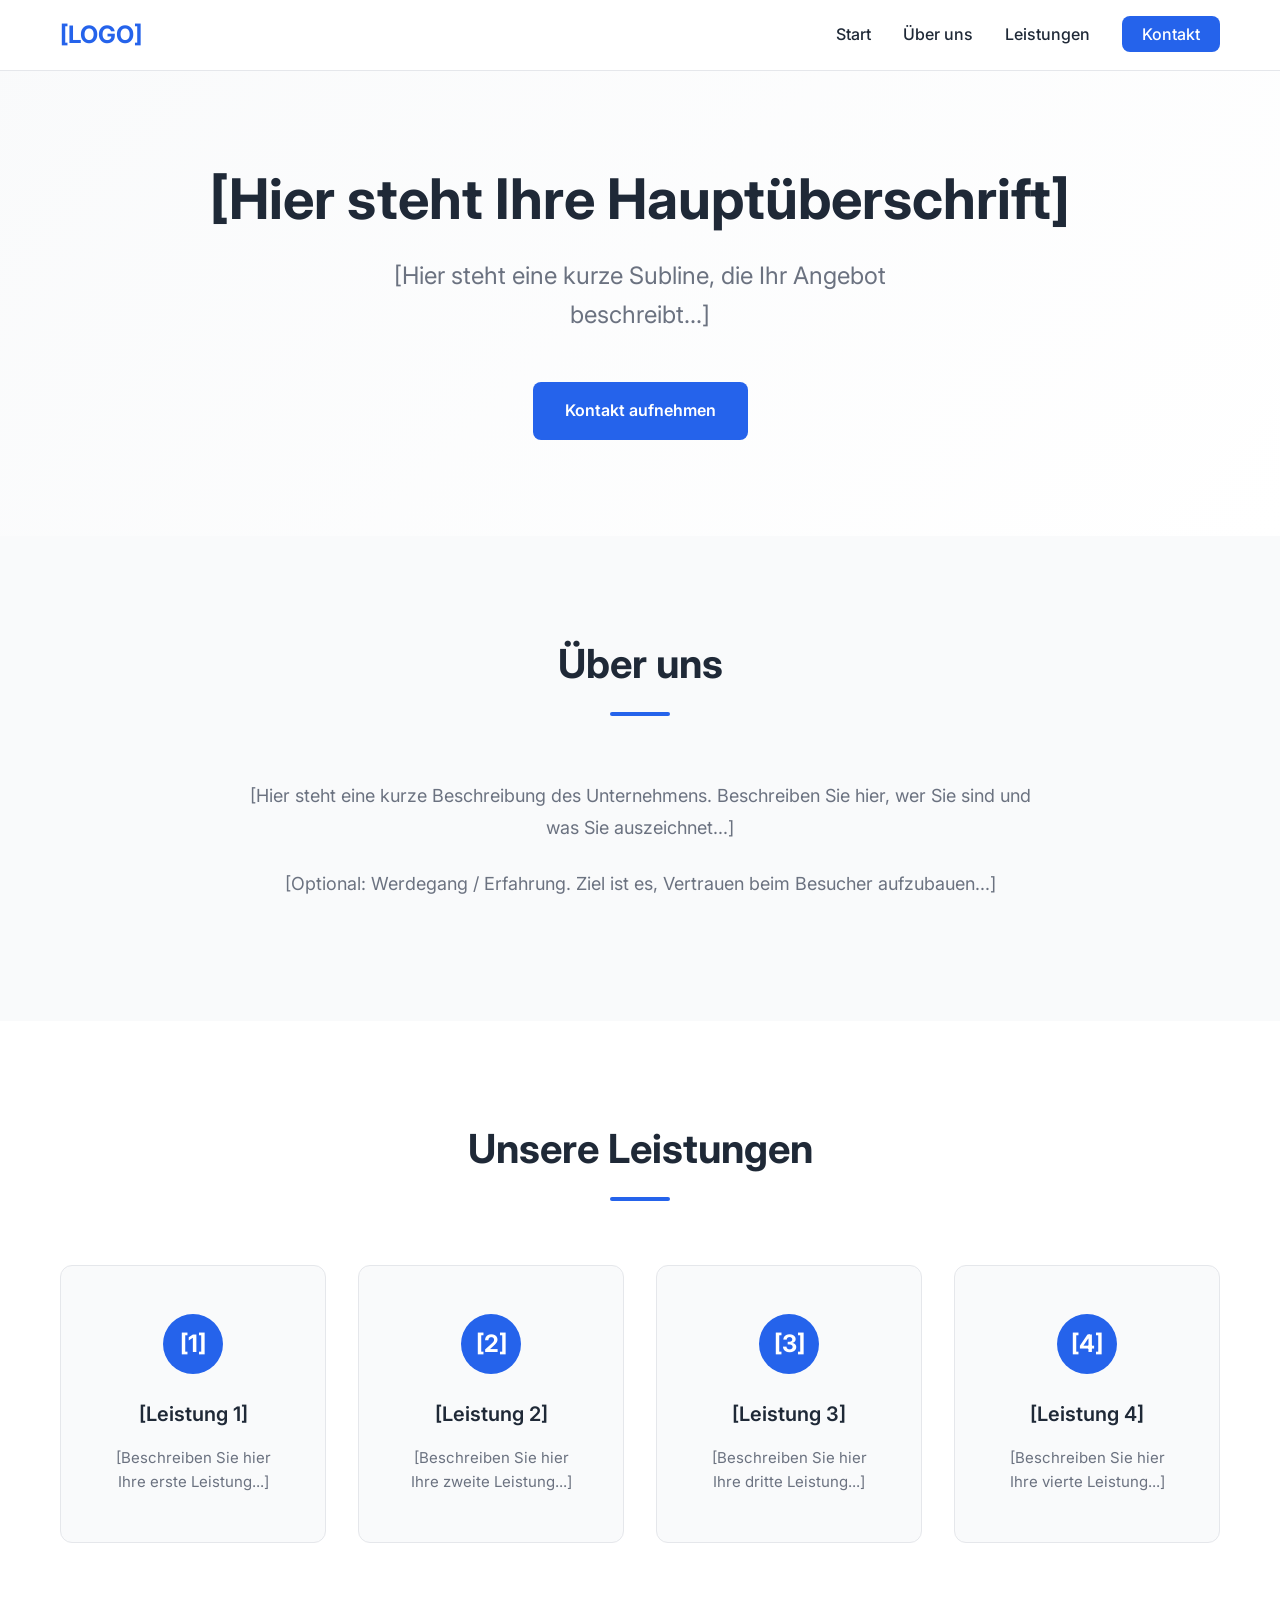
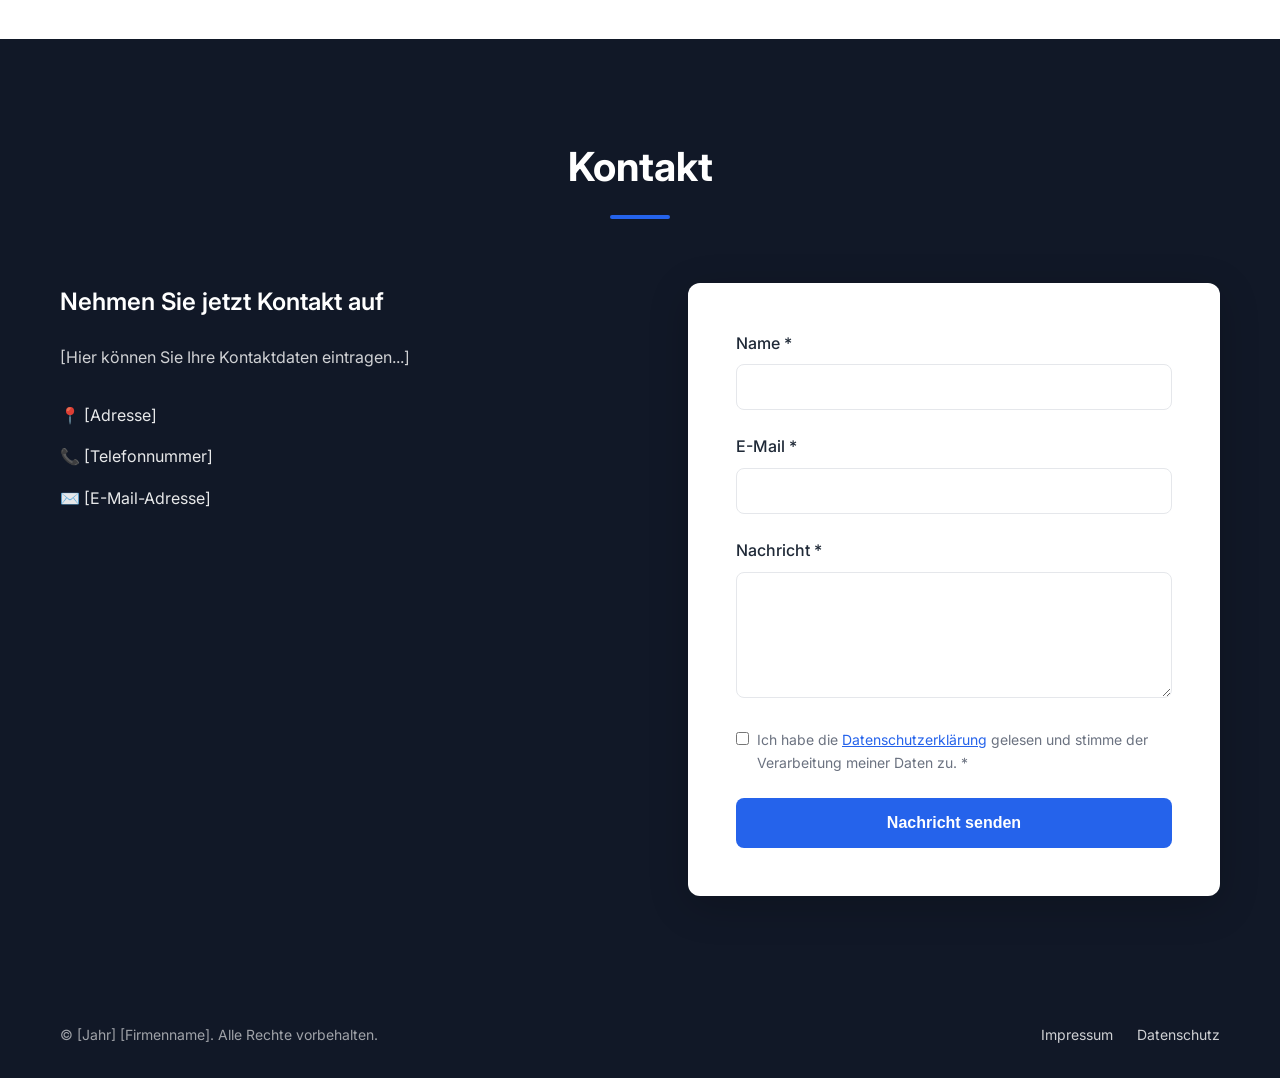
==== index.html @ e9a59c68 "Initial commit: Onepager Template mit Platzhaltern" ====
<!DOCTYPE html>
<html lang="de">
<head>
    <meta charset="UTF-8">
    <meta name="viewport" content="width=device-width, initial-scale=1.0">
    <title>[Firmenname] | Ihr Partner für [Branche]</title>
    <meta name="description" content="[Hier steht eine kurze Beschreibung des Unternehmens...]">
    
    <link rel="preconnect" href="https://fonts.googleapis.com">
    <link rel="preconnect" href="https://fonts.gstatic.com" crossorigin>
    <link href="https://fonts.googleapis.com/css2?family=Inter:wght@400;500;600;700&display=swap" rel="stylesheet">
    
    <link rel="stylesheet" href="css/style.css">
</head>
<body>
    <!-- Navigation -->
    <header class="header" id="header">
        <div class="container">
            <nav class="nav">
                <a href="#" class="logo">[LOGO]</a>
                <button class="nav__toggle" id="navToggle" aria-label="Menü öffnen">
                    <span></span>
                    <span></span>
                    <span></span>
                </button>
                <ul class="nav__menu" id="navMenu">
                    <li><a href="#home" class="nav__link">Start</a></li>
                    <li><a href="#about" class="nav__link">Über uns</a></li>
                    <li><a href="#services" class="nav__link">Leistungen</a></li>
                    <li><a href="#contact" class="nav__link nav__link--cta">Kontakt</a></li>
                </ul>
            </nav>
        </div>
    </header>

    <!-- Hero Section -->
    <section class="hero" id="home">
        <div class="container">
            <div class="hero__content">
                <h1 class="hero__title">[Hier steht Ihre Hauptüberschrift]</h1>
                <p class="hero__subtitle">[Hier steht eine kurze Subline, die Ihr Angebot beschreibt...]</p>
                <a href="#contact" class="btn btn--primary">Kontakt aufnehmen</a>
            </div>
        </div>
    </section>

    <!-- About Section -->
    <section class="section section--light" id="about">
        <div class="container">
            <div class="section-header">
                <h2 class="section__title">Über uns</h2>
                <div class="section__line"></div>
            </div>
            <div class="about__content">
                <p class="about__text">[Hier steht eine kurze Beschreibung des Unternehmens. Beschreiben Sie hier, wer Sie sind und was Sie auszeichnet...]</p>
                <p class="about__text">[Optional: Werdegang / Erfahrung. Ziel ist es, Vertrauen beim Besucher aufzubauen...]</p>
            </div>
        </div>
    </section>

    <!-- Services Section -->
    <section class="section section--white" id="services">
        <div class="container">
            <div class="section-header">
                <h2 class="section__title">Unsere Leistungen</h2>
                <div class="section__line"></div>
            </div>
            <div class="services__grid">
                <div class="service-card">
                    <div class="service-card__icon">[1]</div>
                    <h3 class="service-card__title">[Leistung 1]</h3>
                    <p class="service-card__text">[Beschreiben Sie hier Ihre erste Leistung...]</p>
                </div>
                <div class="service-card">
                    <div class="service-card__icon">[2]</div>
                    <h3 class="service-card__title">[Leistung 2]</h3>
                    <p class="service-card__text">[Beschreiben Sie hier Ihre zweite Leistung...]</p>
                </div>
                <div class="service-card">
                    <div class="service-card__icon">[3]</div>
                    <h3 class="service-card__title">[Leistung 3]</h3>
                    <p class="service-card__text">[Beschreiben Sie hier Ihre dritte Leistung...]</p>
                </div>
                <div class="service-card">
                    <div class="service-card__icon">[4]</div>
                    <h3 class="service-card__title">[Leistung 4]</h3>
                    <p class="service-card__text">[Beschreiben Sie hier Ihre vierte Leistung...]</p>
                </div>
            </div>
        </div>
    </section>

    <!-- Contact Section -->
    <section class="section section--dark" id="contact">
        <div class="container">
            <div class="section-header">
                <h2 class="section__title">Kontakt</h2>
                <div class="section__line"></div>
            </div>
            <div class="contact__grid">
                <div class="contact__info">
                    <h3 class="contact__subtitle">Nehmen Sie jetzt Kontakt auf</h3>
                    <p class="contact__text">[Hier können Sie Ihre Kontaktdaten eintragen...]</p>
                    <ul class="contact__list">
                        <li>📍 [Adresse]</li>
                        <li>📞 [Telefonnummer]</li>
                        <li>✉️ [E-Mail-Adresse]</li>
                    </ul>
                </div>
                <div class="contact__form-wrapper">
                    <form class="contact__form" name="contact" method="POST" data-netlify="true">
                        <div class="form__group">
                            <label for="name" class="form__label">Name *</label>
                            <input type="text" id="name" name="name" class="form__input" required>
                        </div>
                        <div class="form__group">
                            <label for="email" class="form__label">E-Mail *</label>
                            <input type="email" id="email" name="email" class="form__input" required>
                        </div>
                        <div class="form__group">
                            <label for="message" class="form__label">Nachricht *</label>
                            <textarea id="message" name="message" class="form__textarea" rows="5" required></textarea>
                        </div>
                        <div class="form__group form__group--checkbox">
                            <input type="checkbox" id="privacy" name="privacy" class="form__checkbox" required>
                            <label for="privacy" class="form__label--checkbox">
                                Ich habe die <a href="#">Datenschutzerklärung</a> gelesen und stimme der Verarbeitung meiner Daten zu. *
                            </label>
                        </div>
                        <button type="submit" class="btn btn--primary btn--full">Nachricht senden</button>
                    </form>
                </div>
            </div>
        </div>
    </section>

    <!-- Footer -->
    <footer class="footer">
        <div class="container">
            <div class="footer__content">
                <p class="footer__text">© [Jahr] [Firmenname]. Alle Rechte vorbehalten.</p>
                <nav class="footer__nav">
                    <a href="impressum.html" class="footer__link">Impressum</a>
                    <a href="datenschutz.html" class="footer__link">Datenschutz</a>
                </nav>
            </div>
        </div>
    </footer>

    <script src="js/main.js"></script>
</body>
</html>
---- css/style.css ----
/* ========================================
   ONEPAGER TEMPLATE - Clean & Modern
   ======================================== */

:root {
    /* Farben */
    --color-primary: #2563eb;
    --color-primary-dark: #1d4ed8;
    --color-text: #1f2937;
    --color-text-light: #6b7280;
    --color-bg: #ffffff;
    --color-bg-light: #f9fafb;
    --color-bg-dark: #111827;
    --color-border: #e5e7eb;
    
    /* Schriften */
    --font-family: 'Inter', -apple-system, BlinkMacSystemFont, sans-serif;
    
    /* Abstände */
    --space-xs: 0.5rem;
    --space-sm: 1rem;
    --space-md: 1.5rem;
    --space-lg: 2rem;
    --space-xl: 3rem;
    --space-2xl: 4rem;
    --space-3xl: 6rem;
    
    /* Container */
    --container-max: 1200px;
    --container-padding: 1.25rem;
    
    /* Border Radius */
    --radius-sm: 6px;
    --radius-md: 8px;
    --radius-lg: 12px;
}

/* Reset */
*, *::before, *::after {
    box-sizing: border-box;
    margin: 0;
    padding: 0;
}

html {
    scroll-behavior: smooth;
}

body {
    font-family: var(--font-family);
    font-size: 16px;
    line-height: 1.6;
    color: var(--color-text);
    background: var(--color-bg);
}

img {
    max-width: 100%;
    height: auto;
}

a {
    color: inherit;
    text-decoration: none;
}

ul {
    list-style: none;
}

/* Container */
.container {
    max-width: var(--container-max);
    margin: 0 auto;
    padding: 0 var(--container-padding);
}

/* ========================================
   HEADER & NAVIGATION
   ======================================== */
.header {
    position: fixed;
    top: 0;
    left: 0;
    right: 0;
    background: rgba(255, 255, 255, 0.95);
    backdrop-filter: blur(10px);
    border-bottom: 1px solid var(--color-border);
    z-index: 1000;
}

.nav {
    display: flex;
    align-items: center;
    justify-content: space-between;
    height: 70px;
}

.logo {
    font-size: 1.5rem;
    font-weight: 700;
    color: var(--color-primary);
}

.nav__menu {
    display: flex;
    gap: var(--space-lg);
}

.nav__link {
    font-weight: 500;
    color: var(--color-text);
    transition: color 0.2s;
}

.nav__link:hover {
    color: var(--color-primary);
}

.nav__link--cta {
    background: var(--color-primary);
    color: white !important;
    padding: 0.5rem 1.25rem;
    border-radius: var(--radius-md);
}

.nav__link--cta:hover {
    background: var(--color-primary-dark);
}

/* Mobile Menu Toggle */
.nav__toggle {
    display: none;
    flex-direction: column;
    gap: 5px;
    background: none;
    border: none;
    cursor: pointer;
    padding: 5px;
}

.nav__toggle span {
    display: block;
    width: 25px;
    height: 2px;
    background: var(--color-text);
    transition: 0.3s;
}

/* ========================================
   HERO SECTION
   ======================================== */
.hero {
    padding: calc(70px + var(--space-3xl)) 0 var(--space-3xl);
    background: linear-gradient(135deg, var(--color-bg-light) 0%, var(--color-bg) 100%);
    text-align: center;
}

.hero__title {
    font-size: clamp(2rem, 5vw, 3.5rem);
    font-weight: 700;
    line-height: 1.2;
    margin-bottom: var(--space-md);
    color: var(--color-text);
}

.hero__subtitle {
    font-size: clamp(1.125rem, 2vw, 1.5rem);
    color: var(--color-text-light);
    margin-bottom: var(--space-xl);
    max-width: 600px;
    margin-left: auto;
    margin-right: auto;
}

/* ========================================
   BUTTONS
   ======================================== */
.btn {
    display: inline-block;
    padding: 1rem 2rem;
    font-size: 1rem;
    font-weight: 600;
    text-align: center;
    border-radius: var(--radius-md);
    transition: all 0.3s ease;
    cursor: pointer;
    border: none;
}

.btn--primary {
    background: var(--color-primary);
    color: white;
}

.btn--primary:hover {
    background: var(--color-primary-dark);
    transform: translateY(-2px);
    box-shadow: 0 4px 12px rgba(37, 99, 235, 0.3);
}

.btn--full {
    width: 100%;
}

/* ========================================
   SECTIONS
   ======================================== */
.section {
    padding: var(--space-3xl) 0;
}

.section--light {
    background: var(--color-bg-light);
}

.section--white {
    background: var(--color-bg);
}

.section--dark {
    background: var(--color-bg-dark);
    color: white;
}

.section-header {
    text-align: center;
    margin-bottom: var(--space-2xl);
}

.section__title {
    font-size: clamp(1.75rem, 4vw, 2.5rem);
    font-weight: 700;
    margin-bottom: var(--space-sm);
}

.section__line {
    width: 60px;
    height: 4px;
    background: var(--color-primary);
    margin: 0 auto;
    border-radius: 2px;
}

/* ========================================
   ABOUT
   ======================================== */
.about__content {
    max-width: 800px;
    margin: 0 auto;
    text-align: center;
}

.about__text {
    font-size: 1.125rem;
    color: var(--color-text-light);
    margin-bottom: var(--space-md);
    line-height: 1.8;
}

/* ========================================
   SERVICES
   ======================================== */
.services__grid {
    display: grid;
    grid-template-columns: repeat(auto-fit, minmax(250px, 1fr));
    gap: var(--space-lg);
}

.service-card {
    background: var(--color-bg-light);
    padding: var(--space-xl);
    border-radius: var(--radius-lg);
    text-align: center;
    transition: transform 0.3s, box-shadow 0.3s;
    border: 1px solid var(--color-border);
}

.service-card:hover {
    transform: translateY(-5px);
    box-shadow: 0 10px 30px rgba(0, 0, 0, 0.1);
}

.service-card__icon {
    width: 60px;
    height: 60px;
    background: var(--color-primary);
    color: white;
    border-radius: 50%;
    display: flex;
    align-items: center;
    justify-content: center;
    font-size: 1.5rem;
    font-weight: 700;
    margin: 0 auto var(--space-md);
}

.service-card__title {
    font-size: 1.25rem;
    font-weight: 600;
    margin-bottom: var(--space-sm);
}

.service-card__text {
    color: var(--color-text-light);
    font-size: 0.9375rem;
}

/* ========================================
   CONTACT
   ======================================== */
.contact__grid {
    display: grid;
    grid-template-columns: 1fr 1fr;
    gap: var(--space-3xl);
    align-items: start;
}

.contact__subtitle {
    font-size: 1.5rem;
    font-weight: 600;
    margin-bottom: var(--space-md);
}

.contact__text {
    color: rgba(255, 255, 255, 0.8);
    margin-bottom: var(--space-lg);
}

.contact__list {
    display: flex;
    flex-direction: column;
    gap: var(--space-sm);
}

.contact__list li {
    color: rgba(255, 255, 255, 0.9);
}

/* Form */
.contact__form {
    background: white;
    padding: var(--space-xl);
    border-radius: var(--radius-lg);
    box-shadow: 0 10px 40px rgba(0, 0, 0, 0.2);
}

.form__group {
    margin-bottom: var(--space-md);
}

.form__label {
    display: block;
    font-weight: 500;
    margin-bottom: var(--space-xs);
    color: var(--color-text);
}

.form__input,
.form__textarea {
    width: 100%;
    padding: 0.75rem 1rem;
    border: 1px solid var(--color-border);
    border-radius: var(--radius-md);
    font-family: inherit;
    font-size: 1rem;
    transition: border-color 0.2s;
}

.form__input:focus,
.form__textarea:focus {
    outline: none;
    border-color: var(--color-primary);
}

.form__group--checkbox {
    display: flex;
    align-items: flex-start;
    gap: var(--space-xs);
}

.form__checkbox {
    margin-top: 3px;
}

.form__label--checkbox {
    font-size: 0.875rem;
    color: var(--color-text-light);
}

.form__label--checkbox a {
    color: var(--color-primary);
    text-decoration: underline;
}

/* ========================================
   FOOTER
   ======================================== */
.footer {
    background: var(--color-bg-dark);
    color: white;
    padding: var(--space-lg) 0;
}

.footer__content {
    display: flex;
    justify-content: space-between;
    align-items: center;
    flex-wrap: wrap;
    gap: var(--space-sm);
}

.footer__text {
    color: rgba(255, 255, 255, 0.6);
    font-size: 0.875rem;
}

.footer__nav {
    display: flex;
    gap: var(--space-md);
}

.footer__link {
    color: rgba(255, 255, 255, 0.8);
    font-size: 0.875rem;
    transition: color 0.2s;
}

.footer__link:hover {
    color: white;
}

/* ========================================
   RESPONSIVE
   ======================================== */
@media (max-width: 768px) {
    .nav__toggle {
        display: flex;
    }
    
    .nav__menu {
        position: fixed;
        top: 70px;
        left: 0;
        right: 0;
        background: white;
        flex-direction: column;
        padding: var(--space-lg);
        gap: var(--space-md);
        border-bottom: 1px solid var(--color-border);
        transform: translateY(-100%);
        opacity: 0;
        visibility: hidden;
        transition: all 0.3s;
    }
    
    .nav__menu.active {
        transform: translateY(0);
        opacity: 1;
        visibility: visible;
    }
    
    .contact__grid {
        grid-template-columns: 1fr;
        gap: var(--space-xl);
    }
    
    .contact__info {
        text-align: center;
    }
    
    .contact__list {
        align-items: center;
    }
    
    .footer__content {
        flex-direction: column;
        text-align: center;
    }
}

@media (max-width: 480px) {
    .services__grid {
        grid-template-columns: 1fr;
    }
    
    .hero {
        padding: calc(70px + var(--space-2xl)) 0 var(--space-2xl);
    }
}
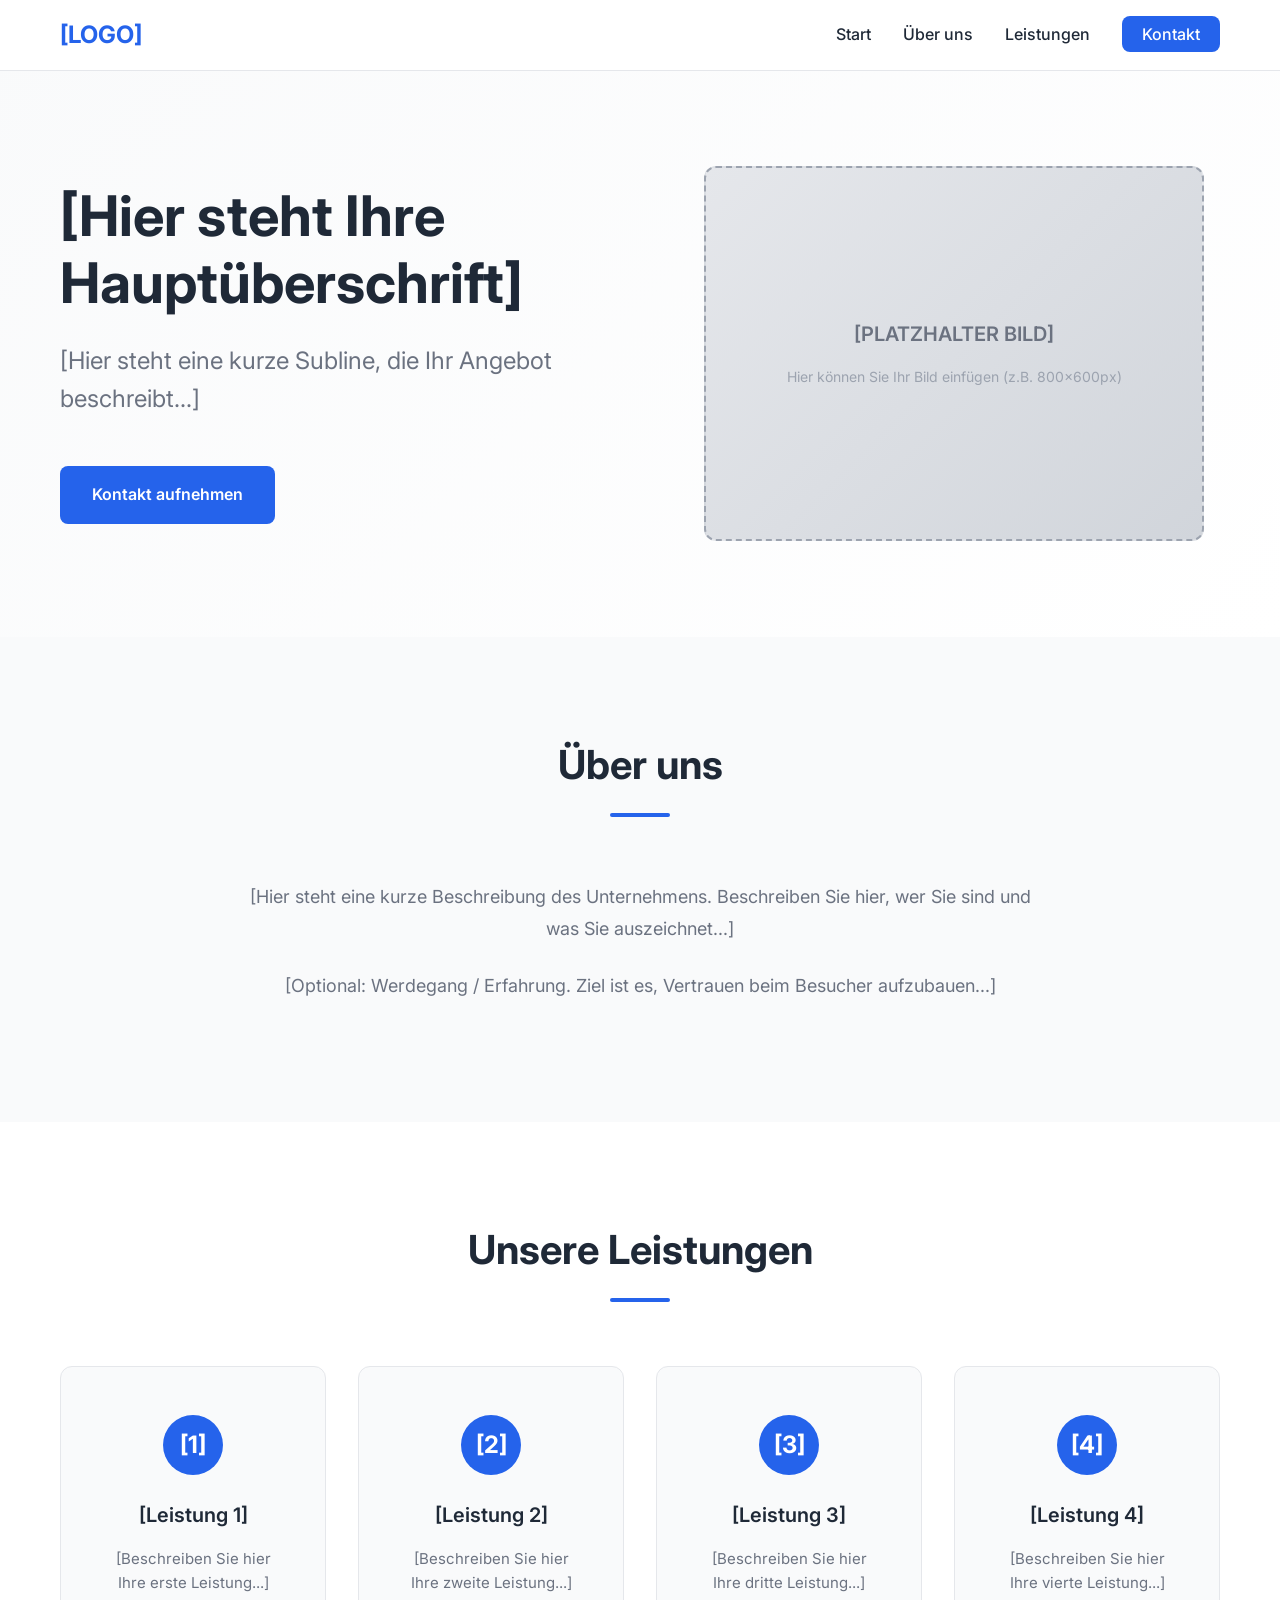
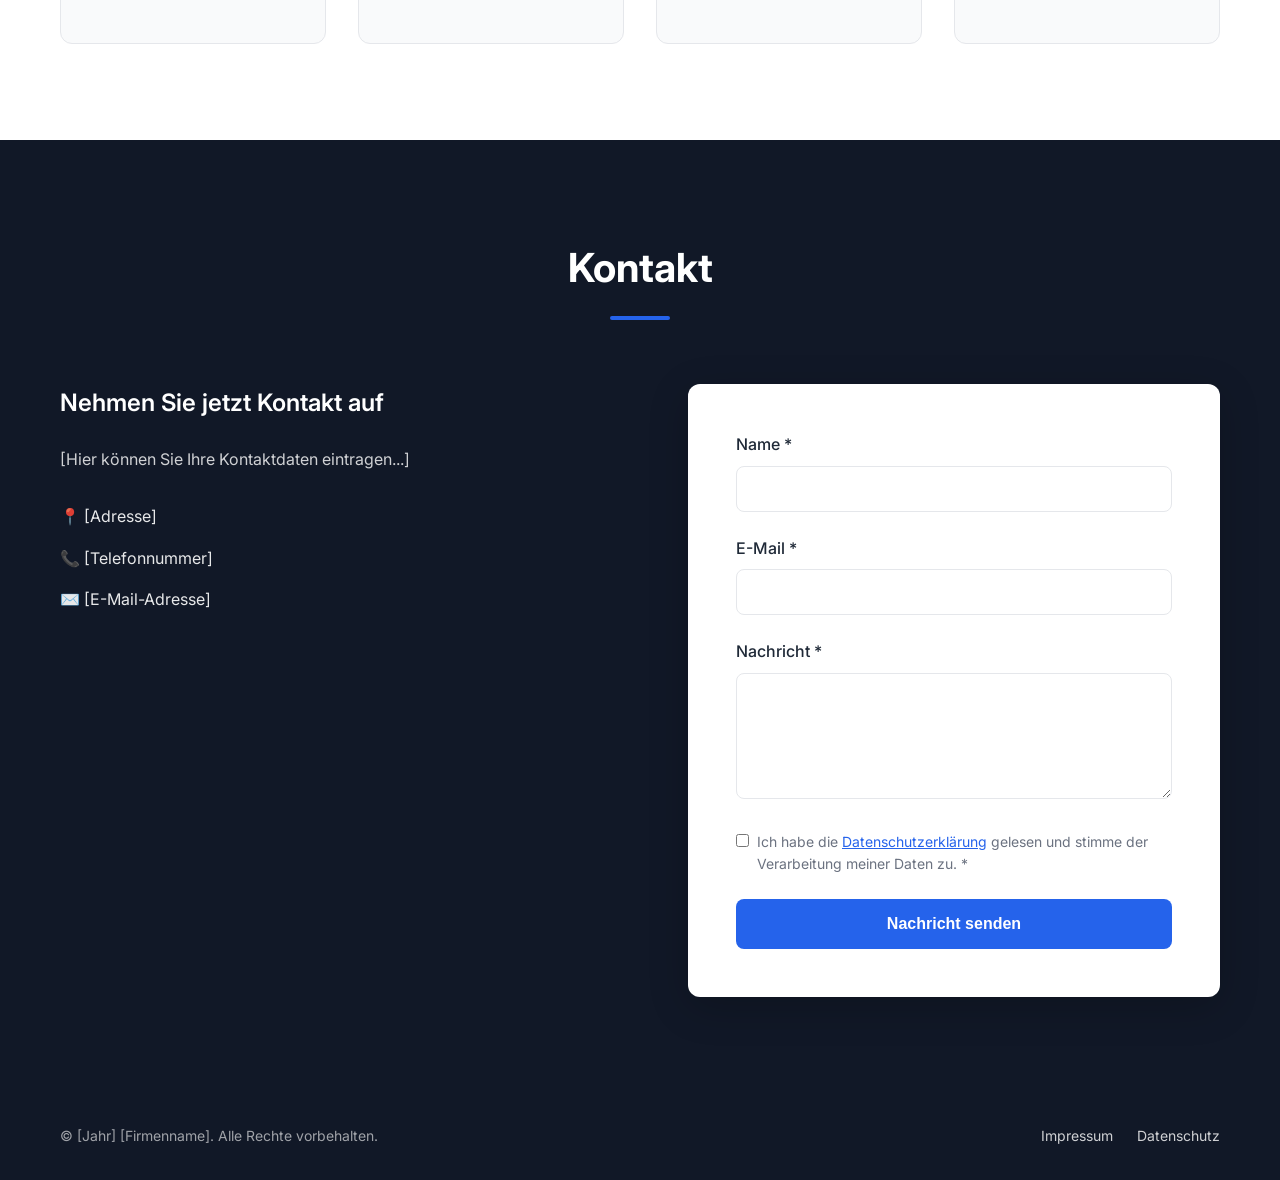
==== commit 4217425f: "Add: Platzhalter Bild im Hero-Bereich" ====
--- a/index.html
+++ b/index.html
@@ -36,10 +36,18 @@
     <!-- Hero Section -->
     <section class="hero" id="home">
         <div class="container">
-            <div class="hero__content">
-                <h1 class="hero__title">[Hier steht Ihre Hauptüberschrift]</h1>
-                <p class="hero__subtitle">[Hier steht eine kurze Subline, die Ihr Angebot beschreibt...]</p>
-                <a href="#contact" class="btn btn--primary">Kontakt aufnehmen</a>
+            <div class="hero__grid">
+                <div class="hero__content">
+                    <h1 class="hero__title">[Hier steht Ihre Hauptüberschrift]</h1>
+                    <p class="hero__subtitle">[Hier steht eine kurze Subline, die Ihr Angebot beschreibt...]</p>
+                    <a href="#contact" class="btn btn--primary">Kontakt aufnehmen</a>
+                </div>
+                <div class="hero__image">
+                    <div class="placeholder-image">
+                        <span class="placeholder-image__text">[PLATZHALTER BILD]</span>
+                        <p class="placeholder-image__hint">Hier können Sie Ihr Bild einfügen (z.B. 800x600px)</p>
+                    </div>
+                </div>
             </div>
         </div>
     </section>
--- a/css/style.css
+++ b/css/style.css
@@ -153,7 +153,17 @@
 .hero {
     padding: calc(70px + var(--space-3xl)) 0 var(--space-3xl);
     background: linear-gradient(135deg, var(--color-bg-light) 0%, var(--color-bg) 100%);
-    text-align: center;
+}
+
+.hero__grid {
+    display: grid;
+    grid-template-columns: 1fr 1fr;
+    gap: var(--space-3xl);
+    align-items: center;
+}
+
+.hero__content {
+    text-align: left;
 }
 
 .hero__title {
@@ -168,9 +178,41 @@
     font-size: clamp(1.125rem, 2vw, 1.5rem);
     color: var(--color-text-light);
     margin-bottom: var(--space-xl);
-    max-width: 600px;
-    margin-left: auto;
-    margin-right: auto;
+    max-width: 500px;
+}
+
+.hero__image {
+    display: flex;
+    justify-content: center;
+    align-items: center;
+}
+
+/* Placeholder Image */
+.placeholder-image {
+    width: 100%;
+    max-width: 500px;
+    aspect-ratio: 4/3;
+    background: linear-gradient(135deg, #e5e7eb 0%, #d1d5db 100%);
+    border: 2px dashed #9ca3af;
+    border-radius: var(--radius-lg);
+    display: flex;
+    flex-direction: column;
+    align-items: center;
+    justify-content: center;
+    padding: var(--space-xl);
+    text-align: center;
+}
+
+.placeholder-image__text {
+    font-size: 1.25rem;
+    font-weight: 600;
+    color: #6b7280;
+    margin-bottom: var(--space-sm);
+}
+
+.placeholder-image__hint {
+    font-size: 0.875rem;
+    color: #9ca3af;
 }
 
 /* ========================================
@@ -460,6 +502,28 @@
         visibility: visible;
     }
     
+    .hero__grid {
+        grid-template-columns: 1fr;
+        gap: var(--space-xl);
+    }
+    
+    .hero__content {
+        text-align: center;
+    }
+    
+    .hero__subtitle {
+        margin-left: auto;
+        margin-right: auto;
+    }
+    
+    .hero__image {
+        order: -1;
+    }
+    
+    .placeholder-image {
+        max-width: 400px;
+    }
+    
     .contact__grid {
         grid-template-columns: 1fr;
         gap: var(--space-xl);
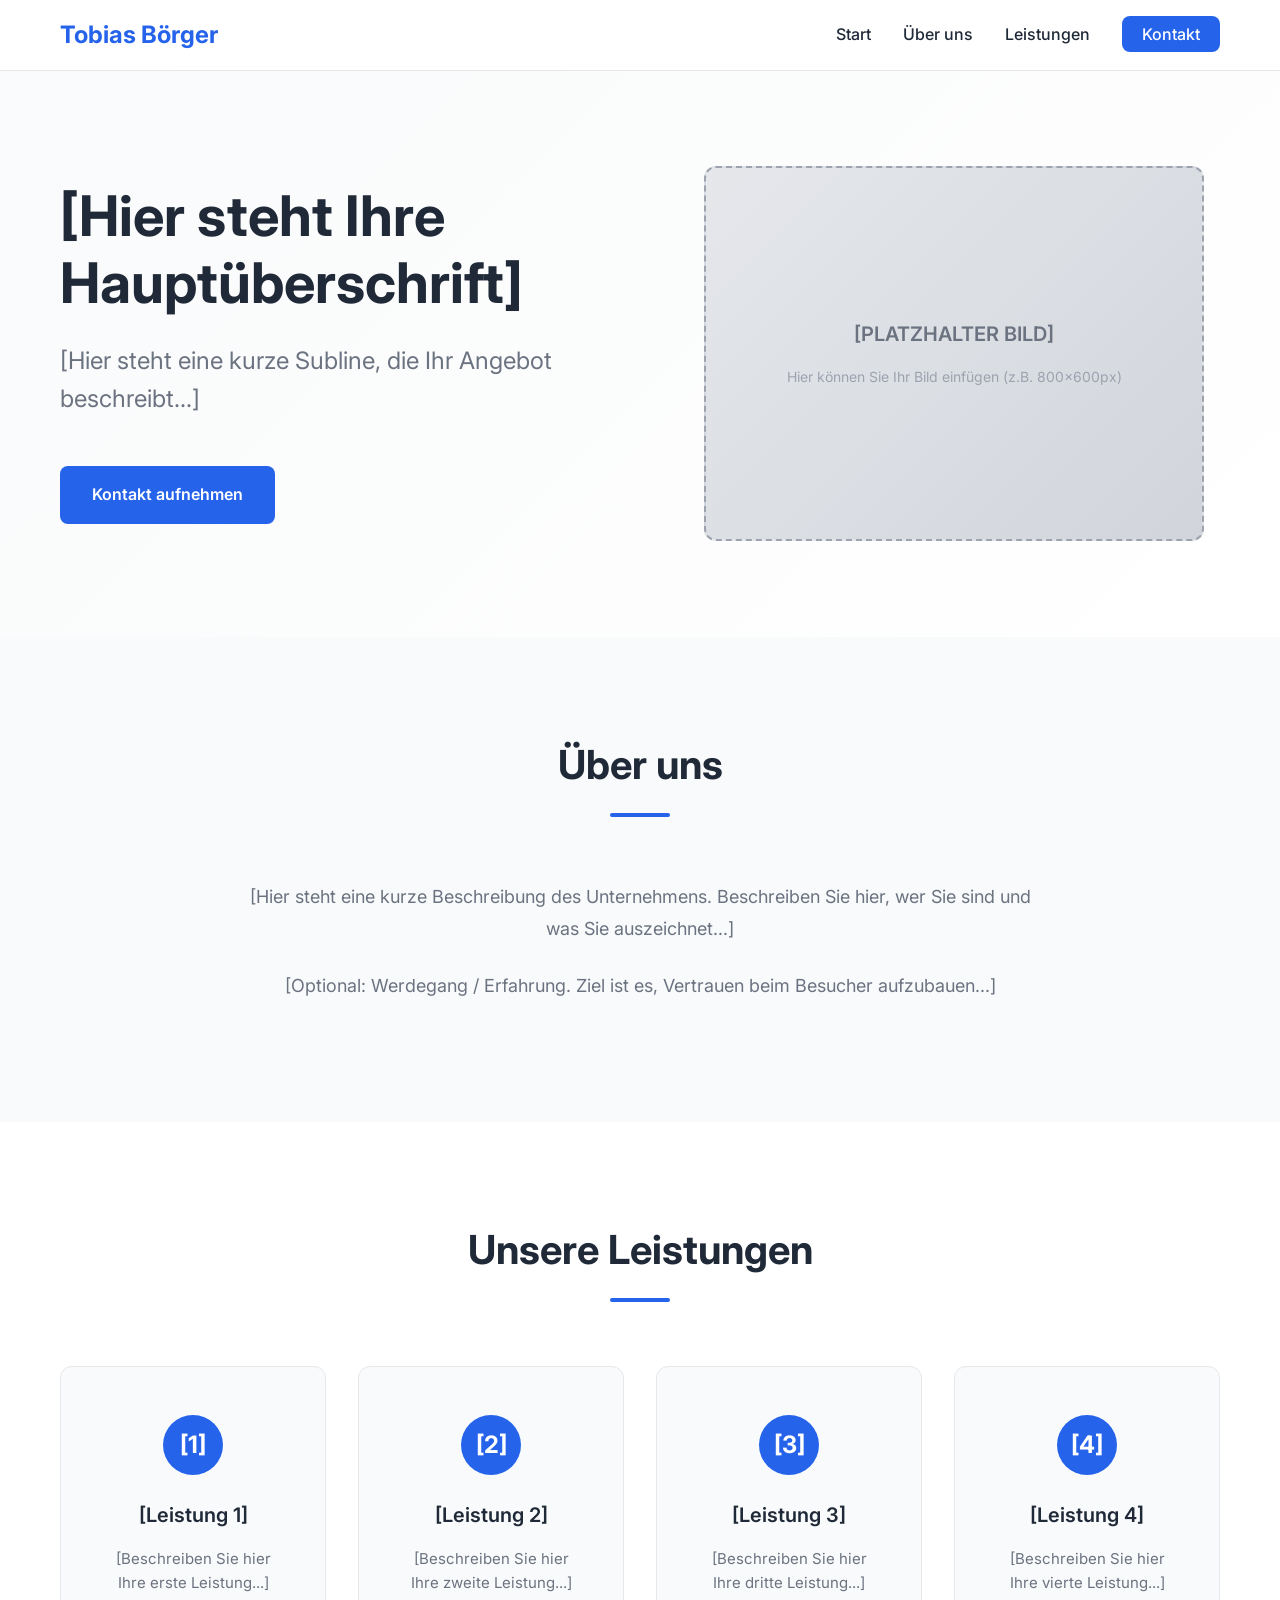
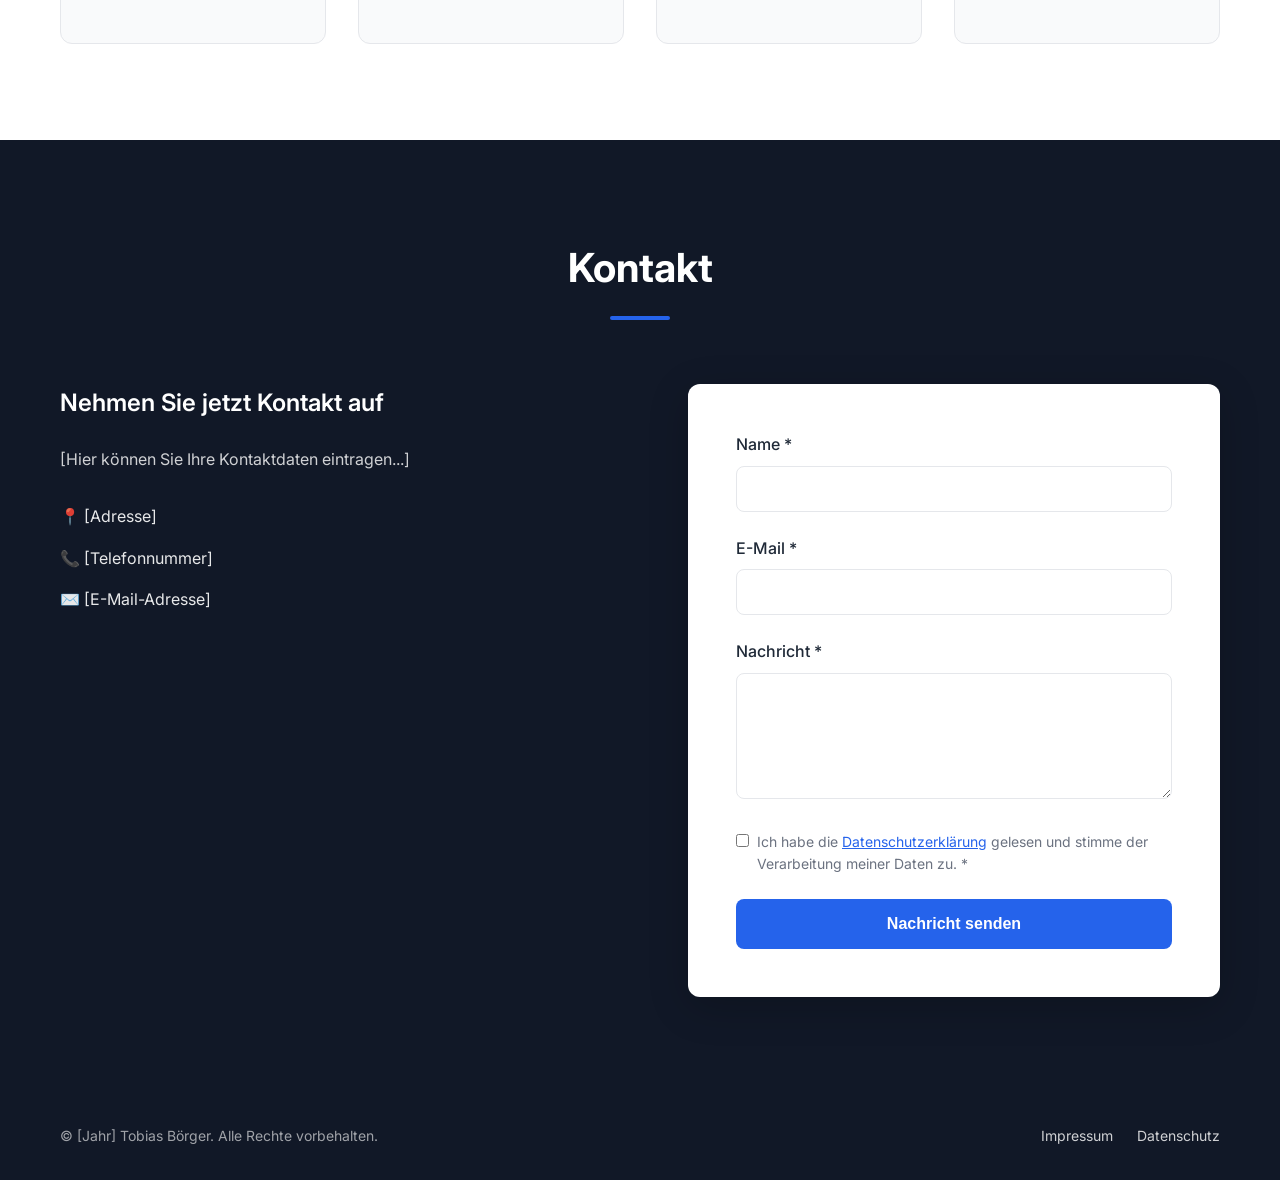
==== commit 24417038: "Update: Logo/Brand auf Tobias Börger geändert" ====
--- a/index.html
+++ b/index.html
@@ -3,8 +3,8 @@
 <head>
     <meta charset="UTF-8">
     <meta name="viewport" content="width=device-width, initial-scale=1.0">
-    <title>[Firmenname] | Ihr Partner für [Branche]</title>
-    <meta name="description" content="[Hier steht eine kurze Beschreibung des Unternehmens...]">
+    <title>Tobias Börger | Ihr Partner für [Branche]</title>
+    <meta name="description" content="[Hier steht eine kurze Beschreibung...]">
     
     <link rel="preconnect" href="https://fonts.googleapis.com">
     <link rel="preconnect" href="https://fonts.gstatic.com" crossorigin>
@@ -17,7 +17,7 @@
     <header class="header" id="header">
         <div class="container">
             <nav class="nav">
-                <a href="#" class="logo">[LOGO]</a>
+                <a href="#" class="logo">Tobias Börger</a>
                 <button class="nav__toggle" id="navToggle" aria-label="Menü öffnen">
                     <span></span>
                     <span></span>
@@ -146,7 +146,7 @@
     <footer class="footer">
         <div class="container">
             <div class="footer__content">
-                <p class="footer__text">© [Jahr] [Firmenname]. Alle Rechte vorbehalten.</p>
+                <p class="footer__text">© [Jahr] Tobias Börger. Alle Rechte vorbehalten.</p>
                 <nav class="footer__nav">
                     <a href="impressum.html" class="footer__link">Impressum</a>
                     <a href="datenschutz.html" class="footer__link">Datenschutz</a>
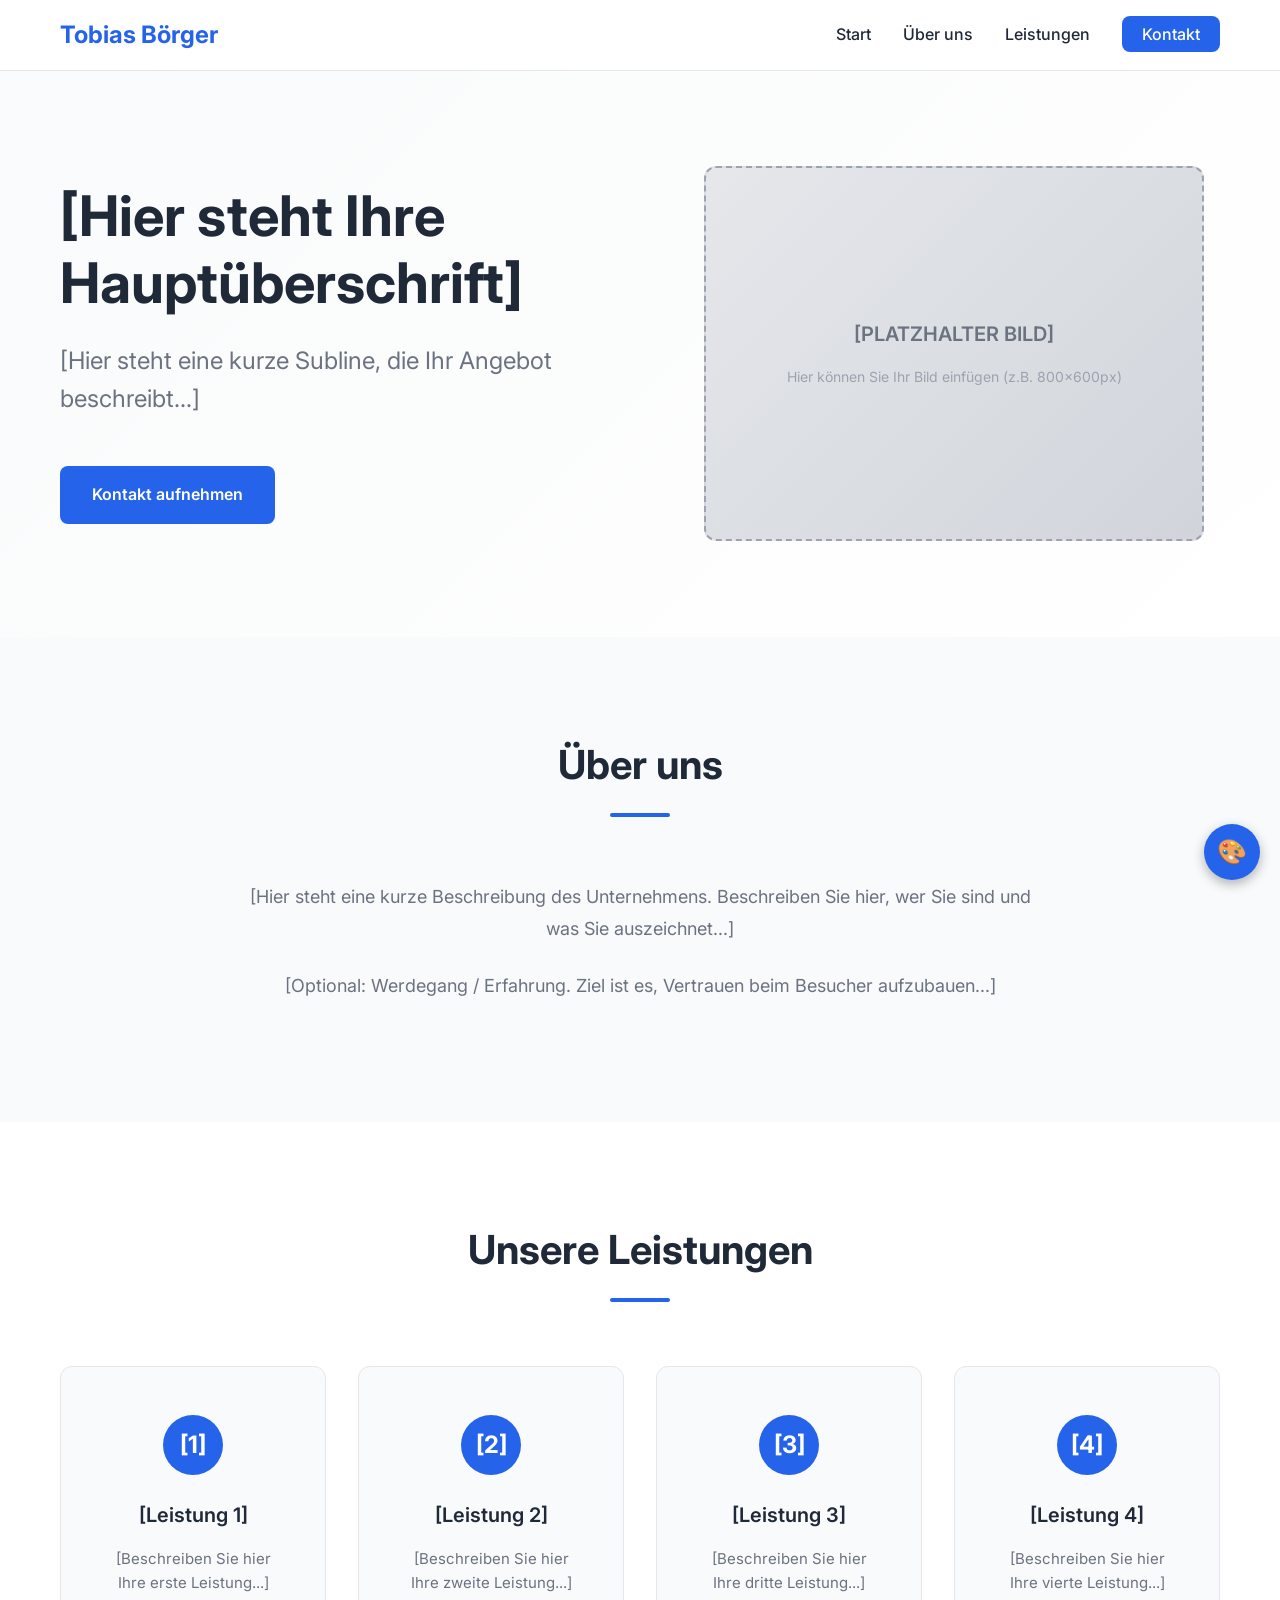
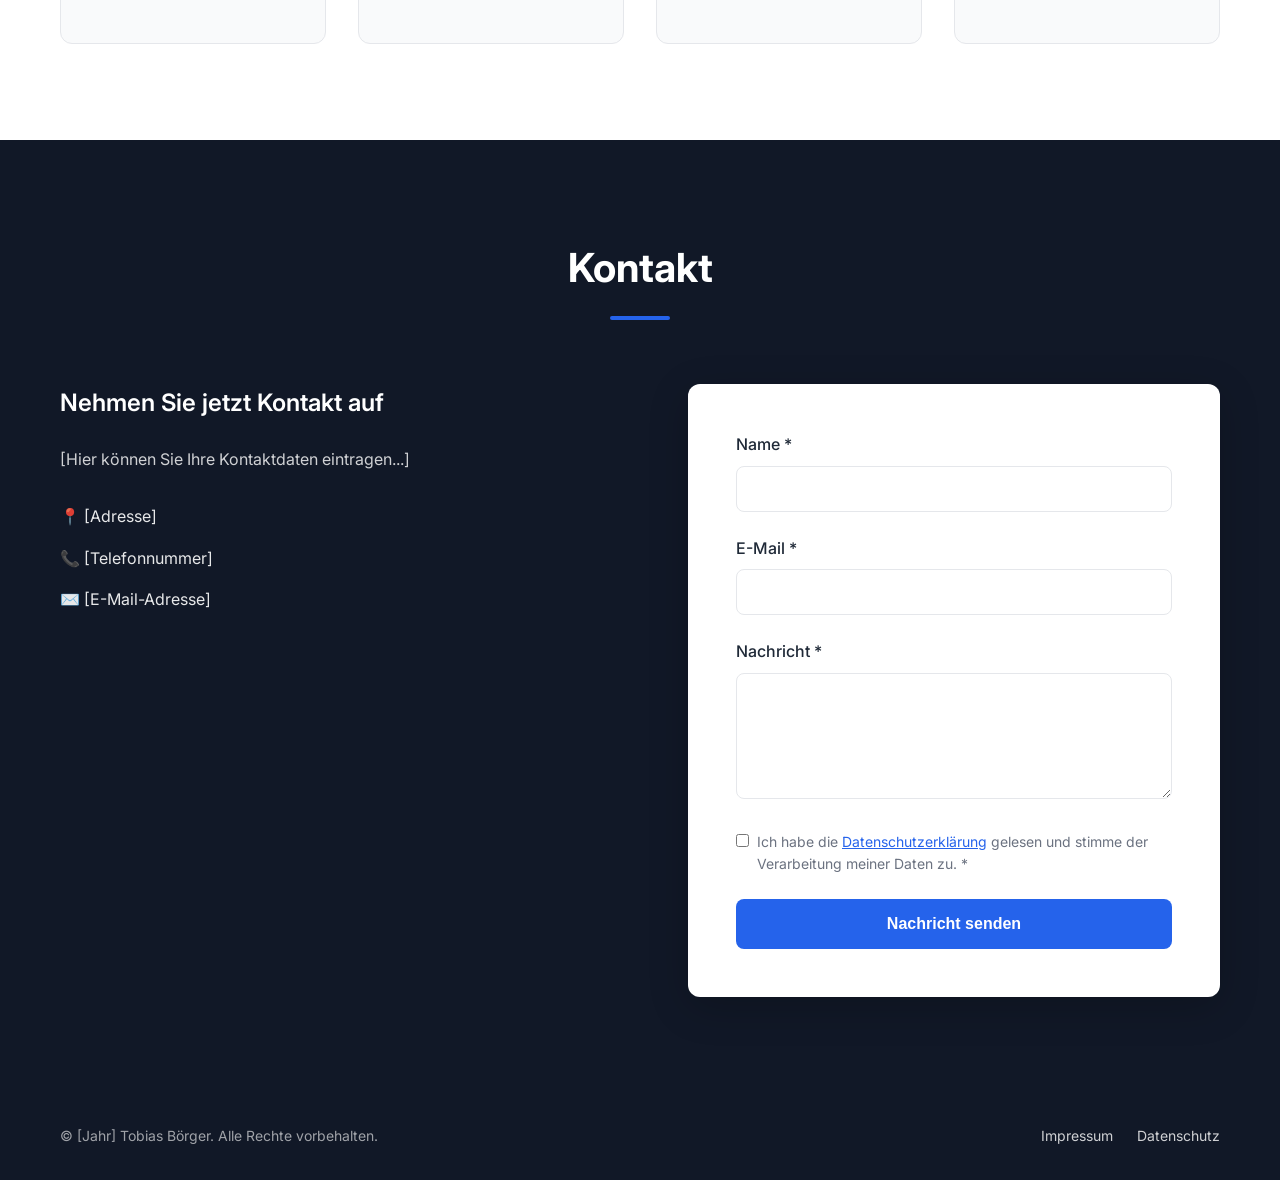
==== commit 13890a94: "Add: Theme Switcher mit 10 Varianten (Standard + 9 Themes)" ====
--- a/index.html
+++ b/index.html
@@ -156,5 +156,6 @@
     </footer>
 
     <script src="js/main.js"></script>
+    <script src="js/theme-switcher.js"></script>
 </body>
 </html>
